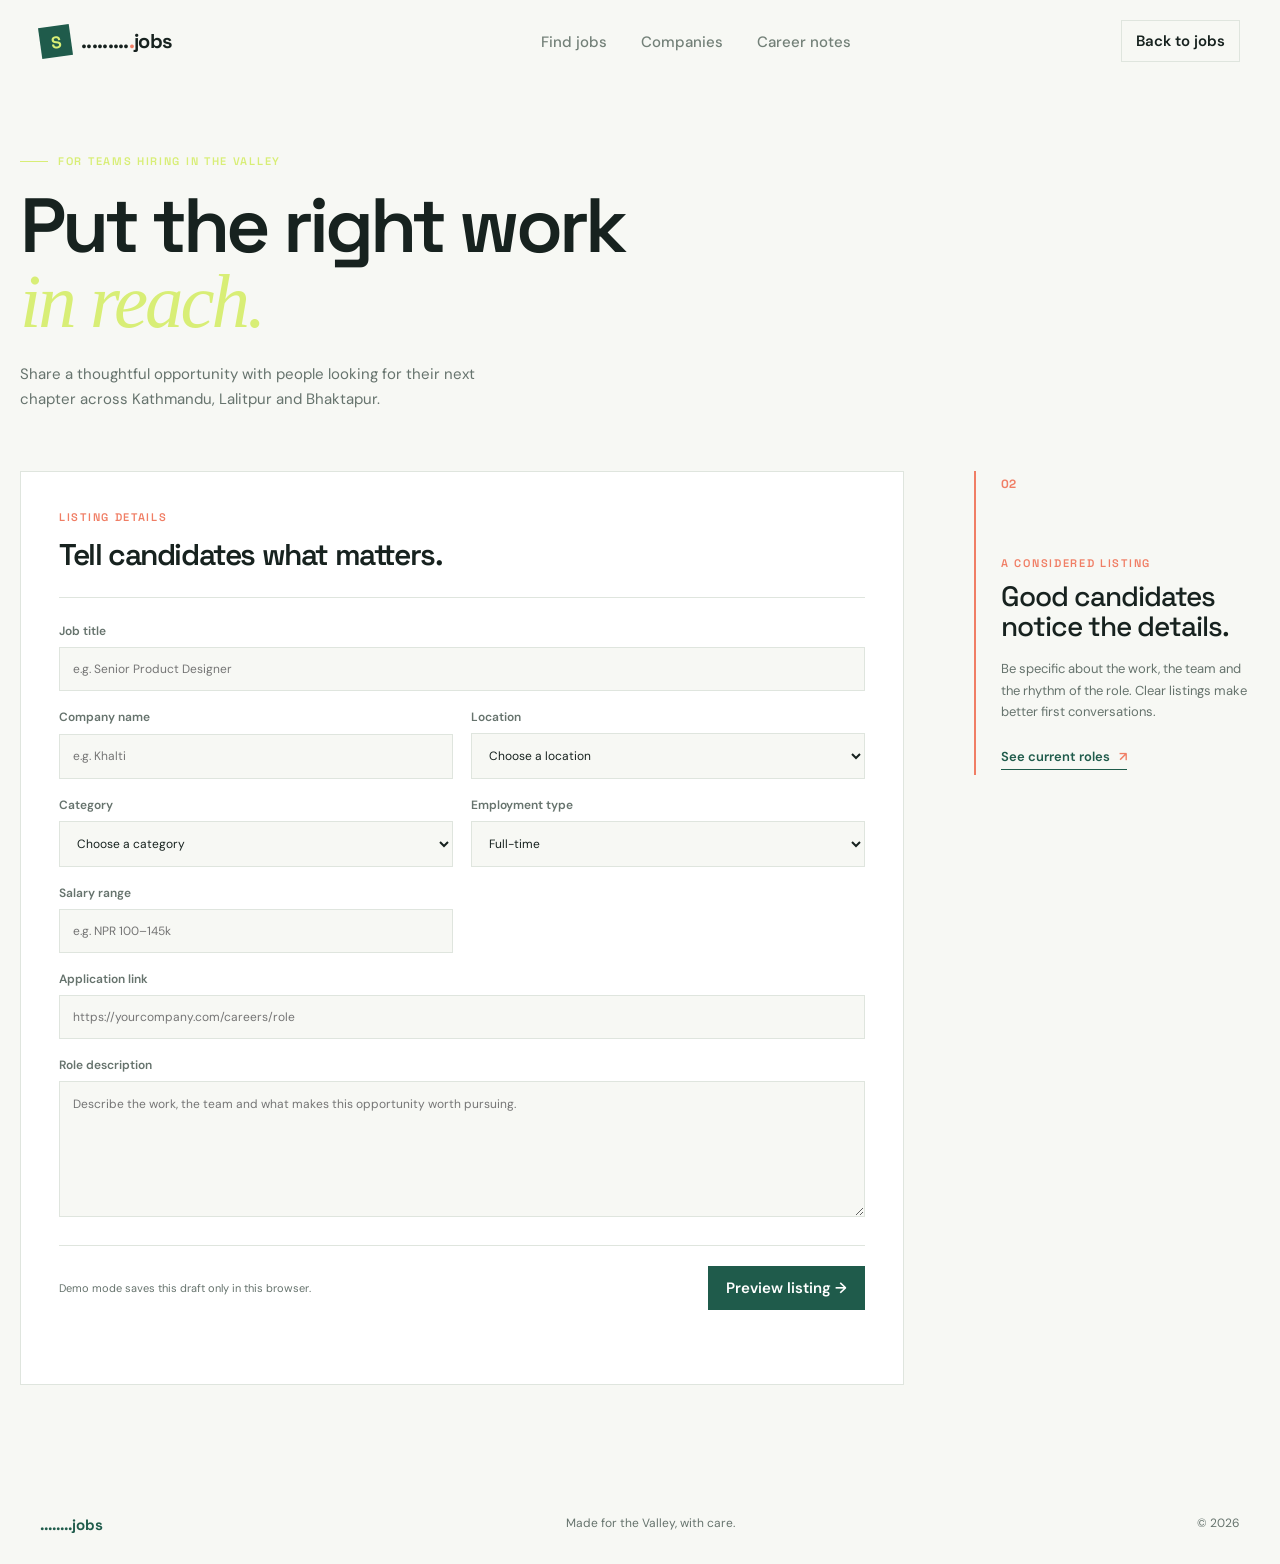
==== post-job.html @ 045bb489 "employer onboarding page update" ====
<!doctype html>
<html lang="en">
<head>
  <meta charset="UTF-8">
  <meta name="viewport" content="width=device-width, initial-scale=1">
  <meta name="description" content="Post an opportunity on the Kathmandu Valley job board.">
  <title>Post a job | Kathmandu careers, clearly found</title>
  <link rel="preconnect" href="https://fonts.googleapis.com">
  <link rel="preconnect" href="https://fonts.gstatic.com" crossorigin>
  <link href="https://fonts.googleapis.com/css2?family=DM+Sans:wght@400;500;600;700&family=Space+Grotesk:wght@500;600;700&display=swap" rel="stylesheet">
  <link rel="stylesheet" href="styles.css">
  <link rel="stylesheet" href="enhancements.css">
  <link rel="stylesheet" href="features.css">
  <link rel="stylesheet" href="post-job.css">
</head>
<body>
  <div class="site-shell">
    <header class="topbar">
      <a class="brand" href="index.html#top" aria-label="Jobs home">
        <span class="brand-mark">S</span>
        <span>.........<span class="brand-dot">.</span>jobs</span>
      </a>
      <nav class="main-nav" aria-label="Primary navigation">
        <a href="index.html#jobs">Find jobs</a>
        <a href="index.html#companies">Companies</a>
        <a href="index.html#resources">Career notes</a>
      </nav>
      <div class="header-actions">
        <a class="account-button" href="index.html#top">Back to jobs</a>
      </div>
    </header>

    <main class="post-page">
      <section class="post-intro" aria-labelledby="post-title">
        <p class="eyebrow"><span class="eyebrow-line"></span> For teams hiring in the Valley</p>
        <h1 id="post-title">Put the right work<br><em>in reach.</em></h1>
        <p>Share a thoughtful opportunity with people looking for their next chapter across Kathmandu, Lalitpur and Bhaktapur.</p>
      </section>

      <section class="post-layout" aria-label="Job posting form">
        <form class="post-form" id="postForm">
          <div class="form-heading">
            <p class="eyebrow muted">Listing details</p>
            <h2>Tell candidates what matters.</h2>
          </div>
          <div class="form-grid">
            <label class="form-field form-field-wide">Job title<input name="title" required placeholder="e.g. Senior Product Designer"></label>
            <label class="form-field">Company name<input name="company" required placeholder="e.g. Khalti"></label>
            <label class="form-field">Location<select name="location" required><option value="">Choose a location</option><option>Kathmandu</option><option>Lalitpur</option><option>Bhaktapur</option><option>Remote</option></select></label>
            <label class="form-field">Category<select name="category" required><option value="">Choose a category</option><option>Technology</option><option>Design</option><option>Marketing</option><option>Operations</option><option>Finance</option><option>Sales</option><option>Healthcare</option><option>Education</option><option>Customer Support</option><option>Human Resources</option><option>Hospitality</option><option>Engineering</option><option>NGO &amp; Development</option></select></label>
            <label class="form-field">Employment type<select name="type" required><option>Full-time</option><option>Part-time</option><option>Contract</option><option>Internship</option></select></label>
            <label class="form-field">Salary range<input name="salaryLabel" required placeholder="e.g. NPR 100–145k"></label>
            <label class="form-field form-field-wide">Application link<input name="sourceUrl" type="url" required placeholder="https://yourcompany.com/careers/role"></label>
            <label class="form-field form-field-wide">Role description<textarea name="description" required rows="6" placeholder="Describe the work, the team and what makes this opportunity worth pursuing."></textarea></label>
          </div>
          <div class="form-submit-row">
            <p class="privacy-note">Demo mode saves this draft only in this browser.</p>
            <button class="apply-button" type="submit">Preview listing <span>→</span></button>
          </div>
          <p class="form-status" id="formStatus" role="status" aria-live="polite"></p>
        </form>

        <aside class="post-note">
          <div class="note-number">02</div>
          <p class="eyebrow muted">A considered listing</p>
          <h2>Good candidates notice the details.</h2>
          <p>Be specific about the work, the team and the rhythm of the role. Clear listings make better first conversations.</p>
          <a class="text-link" href="index.html#jobs">See current roles <span>↗</span></a>
        </aside>
      </section>
    </main>

    <footer><span>........jobs</span><span>Made for the Valley, with care.</span><span>© 2026</span></footer>
  </div>
  <script>
    document.querySelector('#postForm').addEventListener('submit', (event) => {
      event.preventDefault();
      const formData = new FormData(event.currentTarget);
      const listing = Object.fromEntries(formData.entries());
      localStorage.setItem('jobDraft', JSON.stringify({ ...listing, savedAt: new Date().toISOString() }));
      document.querySelector('#formStatus').textContent = 'Listing draft saved. Employer review and publishing will connect to the next release.';
      document.querySelector('#formStatus').classList.add('success');
    });
  </script>
</body>
</html>
---- styles.css ----
:root{--ink:#17221f;--muted:#66736d;--paper:#f7f8f4;--line:#dfe5de;--green:#1f5b4b;--lime:#d8ee76;--coral:#f07e65;--white:#fff;--serif:Georgia,'Times New Roman',serif;--sans:'DM Sans',sans-serif;--display:'Space Grotesk',sans-serif}*{box-sizing:border-box}html{scroll-behavior:smooth}body{margin:0;background:var(--paper);color:var(--ink);font-family:var(--sans);font-size:15px}button,input,select{font:inherit}button,a{color:inherit}button{cursor:pointer}a{text-decoration:none}.site-shell{overflow:hidden}.topbar{height:82px;display:flex;align-items:center;justify-content:space-between;max-width:1320px;margin:auto;padding:0 40px}.brand{display:flex;align-items:center;gap:10px;font:700 20px var(--display);letter-spacing:-.7px}.brand-mark{width:31px;height:31px;display:grid;place-items:center;background:var(--green);color:var(--lime);font:700 17px var(--display);transform:rotate(-8deg)}.brand-dot{color:var(--coral)}.main-nav{display:flex;gap:34px;margin-left:100px;color:#738078;font-weight:500}.main-nav a{padding:29px 0 25px;border-bottom:2px solid transparent}.main-nav a.active,.main-nav a:hover{color:var(--ink);border-color:var(--coral)}.header-actions{display:flex;align-items:center;gap:22px}.saved-link{border:0;background:transparent;color:var(--muted);padding:10px 0}.bookmark-icon{font-size:22px;vertical-align:-2px;margin-right:4px}.saved-count{display:inline-grid;place-items:center;min-width:19px;height:19px;margin-left:4px;background:var(--lime);border-radius:50%;font-size:11px;color:var(--ink)}.post-button{background:var(--green);border:0;color:white;padding:12px 17px}.post-button span{color:var(--lime);margin-left:8px}.hero{position:relative;background:var(--green);min-height:496px;padding:72px max(40px,calc((100% - 1240px)/2));color:white}.hero-copy{position:relative;z-index:1;max-width:660px}.eyebrow{display:flex;align-items:center;gap:10px;color:var(--lime);font:600 11px var(--display);text-transform:uppercase;letter-spacing:1.7px;margin:0 0 20px}.eyebrow-line{height:1px;width:28px;background:var(--lime)}h1,h2,h3,p{margin-top:0}h1{font:600 clamp(48px,6vw,84px)/.98 var(--display);letter-spacing:-4px;margin-bottom:25px}h1 em,h2 em{font-family:var(--serif);font-weight:400;letter-spacing:-3px;color:var(--lime)}.hero-description{max-width:390px;line-height:1.65;color:#d0ddd5}.hero-orbit{position:absolute;right:10%;top:0;width:440px;height:430px;opacity:.9}.orbit-ring{position:absolute;border:1px solid rgba(216,238,118,.23);border-radius:50%;transform:rotate(-20deg)}.ring-one{width:510px;height:180px;top:116px;left:-30px}.ring-two{width:380px;height:380px;top:-20px;left:40px}.peak{position:absolute;bottom:0;border-style:solid;border-width:0 70px 180px;border-color:transparent transparent #2b7560}.peak-one{left:100px;border-width:0 105px 235px;border-bottom-color:#245f51}.peak-two{left:230px;border-width:0 90px 170px;border-bottom-color:#38816a}.peak-three{left:310px;border-width:0 60px 112px;border-bottom-color:#194b40}.orbit-label{position:absolute;right:11px;top:76px;color:var(--lime);font:11px var(--display);letter-spacing:1px;transform:rotate(20deg)}.search-panel{position:absolute;z-index:2;bottom:-32px;left:50%;transform:translateX(-50%);width:min(1060px,calc(100% - 80px));display:flex;align-items:center;background:var(--white);padding:9px;box-shadow:0 18px 35px rgba(16,43,34,.16)}.search-field{display:flex;align-items:center;gap:12px;flex:1;padding:0 20px;color:var(--muted);border-right:1px solid var(--line);height:47px}.search-field input,.search-field select{width:100%;border:0;outline:0;background:transparent;color:var(--ink);appearance:none}.search-field select{background-image:linear-gradient(45deg,transparent 50%,#789 50%),linear-gradient(135deg,#789 50%,transparent 50%);background-position:calc(100% - 14px) 20px,calc(100% - 9px) 20px;background-size:5px 5px;background-repeat:no-repeat;padding-right:20px}.field-icon{color:var(--coral);font-size:25px}.search-button{height:47px;border:0;background:var(--coral);color:white;padding:0 25px;font-weight:600;white-space:nowrap}.search-button span{font-size:20px;margin-left:18px}.content-section{max-width:1240px;margin:0 auto;padding:104px 0 90px}.section-heading{display:flex;align-items:flex-end;justify-content:space-between;border-bottom:1px solid var(--line);padding-bottom:26px}.eyebrow.muted{color:var(--coral);margin-bottom:11px}.section-heading h2{font:600 36px var(--display);letter-spacing:-1.7px;margin:0}.result-meta{color:var(--muted);font-size:13px}.meta-divider{margin:0 10px;color:var(--line)}.toolbar{display:flex;justify-content:space-between;align-items:center;padding:24px 0}.filter-pills{display:flex;gap:8px;flex-wrap:wrap}.filter-pill{border:1px solid var(--line);background:transparent;color:var(--muted);padding:9px 14px;font-size:13px}.filter-pill.active,.filter-pill:hover{background:var(--green);color:white;border-color:var(--green)}.sort-control{display:flex;gap:10px;align-items:center;color:var(--muted);font-size:13px}.sort-control select{border:0;background:transparent;color:var(--ink);font-weight:600;outline:0}.jobs-layout{display:grid;grid-template-columns:minmax(0,1fr) 286px;gap:70px}.jobs-list{display:grid;gap:10px}.job-card{display:grid;grid-template-columns:48px 1fr auto;gap:17px;align-items:start;border:1px solid var(--line);padding:22px;background:white;transition:transform .2s,box-shadow .2s}.job-card:hover{transform:translateY(-2px);box-shadow:0 9px 20px rgba(23,34,31,.08)}.company-logo{width:48px;height:48px;display:grid;place-items:center;background:#edf2e9;color:var(--green);font:700 18px var(--display)}.job-card:nth-child(3n) .company-logo{background:#fff0e9;color:var(--coral)}.job-card:nth-child(3n+2) .company-logo{background:#e8f0ef}.job-title{font:600 18px var(--display);letter-spacing:-.4px;margin:0 0 5px}.job-company{color:var(--muted);font-size:13px}.job-tags{display:flex;gap:8px;margin-top:15px;flex-wrap:wrap}.job-tag{color:var(--muted);font-size:11px;background:var(--paper);padding:5px 8px}.job-time{text-align:right;color:var(--muted);font-size:12px;white-space:nowrap}.job-save{border:0;background:transparent;font-size:24px;color:#9aa69f;line-height:1;margin-top:12px}.job-save.saved{color:var(--coral)}.side-note{border-left:2px solid var(--coral);padding:5px 0 5px 25px;align-self:start}.note-number{font:700 12px var(--display);color:var(--coral);margin-bottom:64px}.side-note h3{font:500 28px/1.1 var(--display);letter-spacing:-1px;margin-bottom:16px}.side-note p:not(.eyebrow){color:var(--muted);line-height:1.65;font-size:13px}.text-link{display:inline-block;margin-top:13px;color:var(--green);font-weight:600;font-size:13px;border-bottom:1px solid var(--green);padding-bottom:4px}.text-link span{color:var(--coral);margin-left:6px}.companies-band{background:#e8eee5;display:grid;grid-template-columns:1fr 1fr;gap:100px;padding:80px max(40px,calc((100% - 1240px)/2))}.companies-band h2{font:600 42px/.98 var(--display);letter-spacing:-2px}.companies-band h2 em{color:var(--green)}.company-grid{display:grid;grid-template-columns:1fr 1fr;align-content:center;gap:26px}.company-name{font:600 16px var(--display);border-bottom:1px solid #cad6cb;padding-bottom:14px}.company-name span{float:right;color:var(--coral)}footer{display:flex;justify-content:space-between;padding:30px max(40px,calc((100% - 1240px)/2));color:var(--muted);font-size:12px}footer span:first-child{color:var(--green);font:700 15px var(--display)}.modal-backdrop{position:fixed;inset:0;z-index:5;background:rgba(12,35,29,.48);display:grid;place-items:center;padding:20px}.modal-backdrop[hidden]{display:none}.job-modal{position:relative;background:var(--white);width:min(620px,100%);padding:40px;box-shadow:0 24px 60px rgba(0,0,0,.2)}.modal-close{position:absolute;right:17px;top:10px;background:transparent;border:0;font-size:28px;color:var(--muted)}.modal-kicker{color:var(--coral);font:600 11px var(--display);text-transform:uppercase;letter-spacing:1px}.job-modal h2{font:600 34px var(--display);letter-spacing:-1.5px;margin:12px 0 7px}.modal-company{color:var(--muted);margin-bottom:28px}.modal-copy{line-height:1.7;color:var(--muted)}.modal-footer{display:flex;justify-content:space-between;align-items:center;border-top:1px solid var(--line);margin-top:30px;padding-top:20px}.apply-button{background:var(--green);color:white;border:0;padding:12px 18px;font-weight:600}.empty-state{padding:50px 20px;text-align:center;border:1px dashed var(--line);color:var(--muted)}.visually-hidden{position:absolute;width:1px;height:1px;padding:0;margin:-1px;overflow:hidden;clip:rect(0,0,0,0);white-space:nowrap;border:0}@media(max-width:800px){.topbar{height:70px;padding:0 20px}.main-nav{display:none}.header-actions{gap:12px}.saved-link{font-size:0}.saved-link .bookmark-icon{font-size:23px}.post-button{padding:10px 12px;font-size:12px}.hero{padding:56px 20px 120px;min-height:560px}.hero-orbit{right:-145px;top:210px;opacity:.7;transform:scale(.72)}h1{font-size:53px;letter-spacing:-2.6px}.search-panel{bottom:24px;width:calc(100% - 40px);display:grid;grid-template-columns:1fr 1fr}.search-field{padding:0 10px}.search-keyword{grid-column:1/-1;border-right:0;border-bottom:1px solid var(--line)}.search-button{grid-column:1/-1;margin-top:8px}.content-section{padding:65px 20px}.section-heading{display:block}.result-meta{margin-top:14px}.toolbar{display:block;padding:20px 0}.sort-control{margin-top:15px}.jobs-layout{display:block}.side-note{display:none}.job-card{grid-template-columns:40px 1fr auto;padding:16px 13px;gap:12px}.company-logo{width:40px;height:40px}.job-title{font-size:15px}.job-time{font-size:11px}.job-save{font-size:21px}.companies-band{display:block;padding:55px 20px}.company-grid{margin-top:35px;gap:20px}.company-name{font-size:13px}footer{padding:24px 20px;gap:10px;flex-wrap:wrap}footer span:nth-child(2){order:3;width:100%}.job-modal{padding:30px 23px}.job-modal h2{font-size:28px}}
---- enhancements.css ----
.refresh-button{border:0;background:transparent;color:var(--coral);font-size:19px;line-height:1;padding:0 3px;vertical-align:-2px}.refresh-button:hover{transform:rotate(20deg)}.refresh-button:disabled{opacity:.45;cursor:wait}.apply-button{display:inline-block;text-decoration:none}
---- features.css ----
.utility-button,.account-button{border:0;background:transparent;color:var(--muted);padding:10px 0;white-space:nowrap}.utility-button span{color:var(--coral);font-size:18px;margin-right:4px}.account-button{border:1px solid var(--line);padding:10px 14px;color:var(--ink);font-weight:600}.toolbar-actions{display:flex;align-items:center;gap:20px}.match-button{border:1px solid var(--coral);background:#fff7f3;color:#b75340;padding:9px 13px;font-size:13px;font-weight:600}.match-button.active{background:var(--coral);color:#fff}.match-score{display:inline-block;background:var(--lime);color:var(--green);padding:4px 7px;font-size:10px;font-weight:700;margin-bottom:7px}.feature-modal{max-height:90vh;overflow:auto}.feature-kicker{color:var(--coral);font:600 11px var(--display);letter-spacing:1.4px;text-transform:uppercase}.feature-lead{color:var(--muted);line-height:1.6}.feature-form{display:grid;gap:15px;margin-top:24px}.feature-form label{display:grid;gap:7px;color:var(--muted);font-size:12px;font-weight:600}.feature-form input,.feature-form select{border:1px solid var(--line);background:var(--paper);padding:12px;color:var(--ink);outline-color:var(--coral)}.feature-form .apply-button{justify-self:start;cursor:pointer}.privacy-note{color:var(--muted);font-size:11px;margin:18px 0 0}.privacy-note.success{color:var(--green);font-weight:600}@media(max-width:800px){.utility-button{font-size:0}.utility-button span{font-size:21px}.account-button{font-size:12px;padding:9px}.toolbar-actions{justify-content:space-between;margin-top:15px}.toolbar-actions .sort-control{margin-top:0}.header-actions{gap:9px}.feature-modal{padding:30px 20px}}
---- post-job.css ----
.post-page{max-width:1240px;margin:0 auto;padding:72px 0 100px}.post-intro{max-width:700px;margin-bottom:58px}.post-intro h1{margin-bottom:22px}.post-intro>p:last-child{max-width:470px;color:var(--muted);line-height:1.7}.post-layout{display:grid;grid-template-columns:minmax(0,1fr) 286px;gap:70px;align-items:start}.post-form{background:var(--white);border:1px solid var(--line);padding:38px}.form-heading{border-bottom:1px solid var(--line);padding-bottom:23px;margin-bottom:25px}.form-heading h2{font:600 30px var(--display);letter-spacing:-1.4px;margin:0}.form-grid{display:grid;grid-template-columns:1fr 1fr;gap:18px}.form-field{display:grid;gap:8px;color:var(--muted);font-size:12px;font-weight:600}.form-field-wide{grid-column:1/-1}.form-field input,.form-field select,.form-field textarea{width:100%;border:1px solid var(--line);background:var(--paper);color:var(--ink);padding:13px;outline-color:var(--coral);font:inherit;font-weight:400}.form-field textarea{resize:vertical;line-height:1.5}.form-submit-row{display:flex;justify-content:space-between;align-items:center;gap:20px;border-top:1px solid var(--line);margin-top:28px;padding-top:20px}.form-submit-row .privacy-note{margin:0}.form-submit-row .apply-button{cursor:pointer;white-space:nowrap}.form-status{min-height:20px;margin:16px 0 0;color:var(--green);font-size:12px;font-weight:600}.post-note{border-left:2px solid var(--coral);padding:5px 0 5px 25px}.post-note .note-number{margin-bottom:64px}.post-note h2{font:500 28px/1.1 var(--display);letter-spacing:-1px;margin-bottom:16px}.post-note>p:not(.eyebrow){color:var(--muted);line-height:1.65;font-size:13px}.post-note .text-link{margin-top:13px}@media(max-width:800px){.post-page{padding:55px 20px 70px}.post-intro{margin-bottom:38px}.post-layout{display:block}.post-form{padding:24px 18px}.form-grid{grid-template-columns:1fr}.form-field-wide{grid-column:auto}.form-submit-row{display:block}.form-submit-row .apply-button{margin-top:14px}.post-note{display:none}}
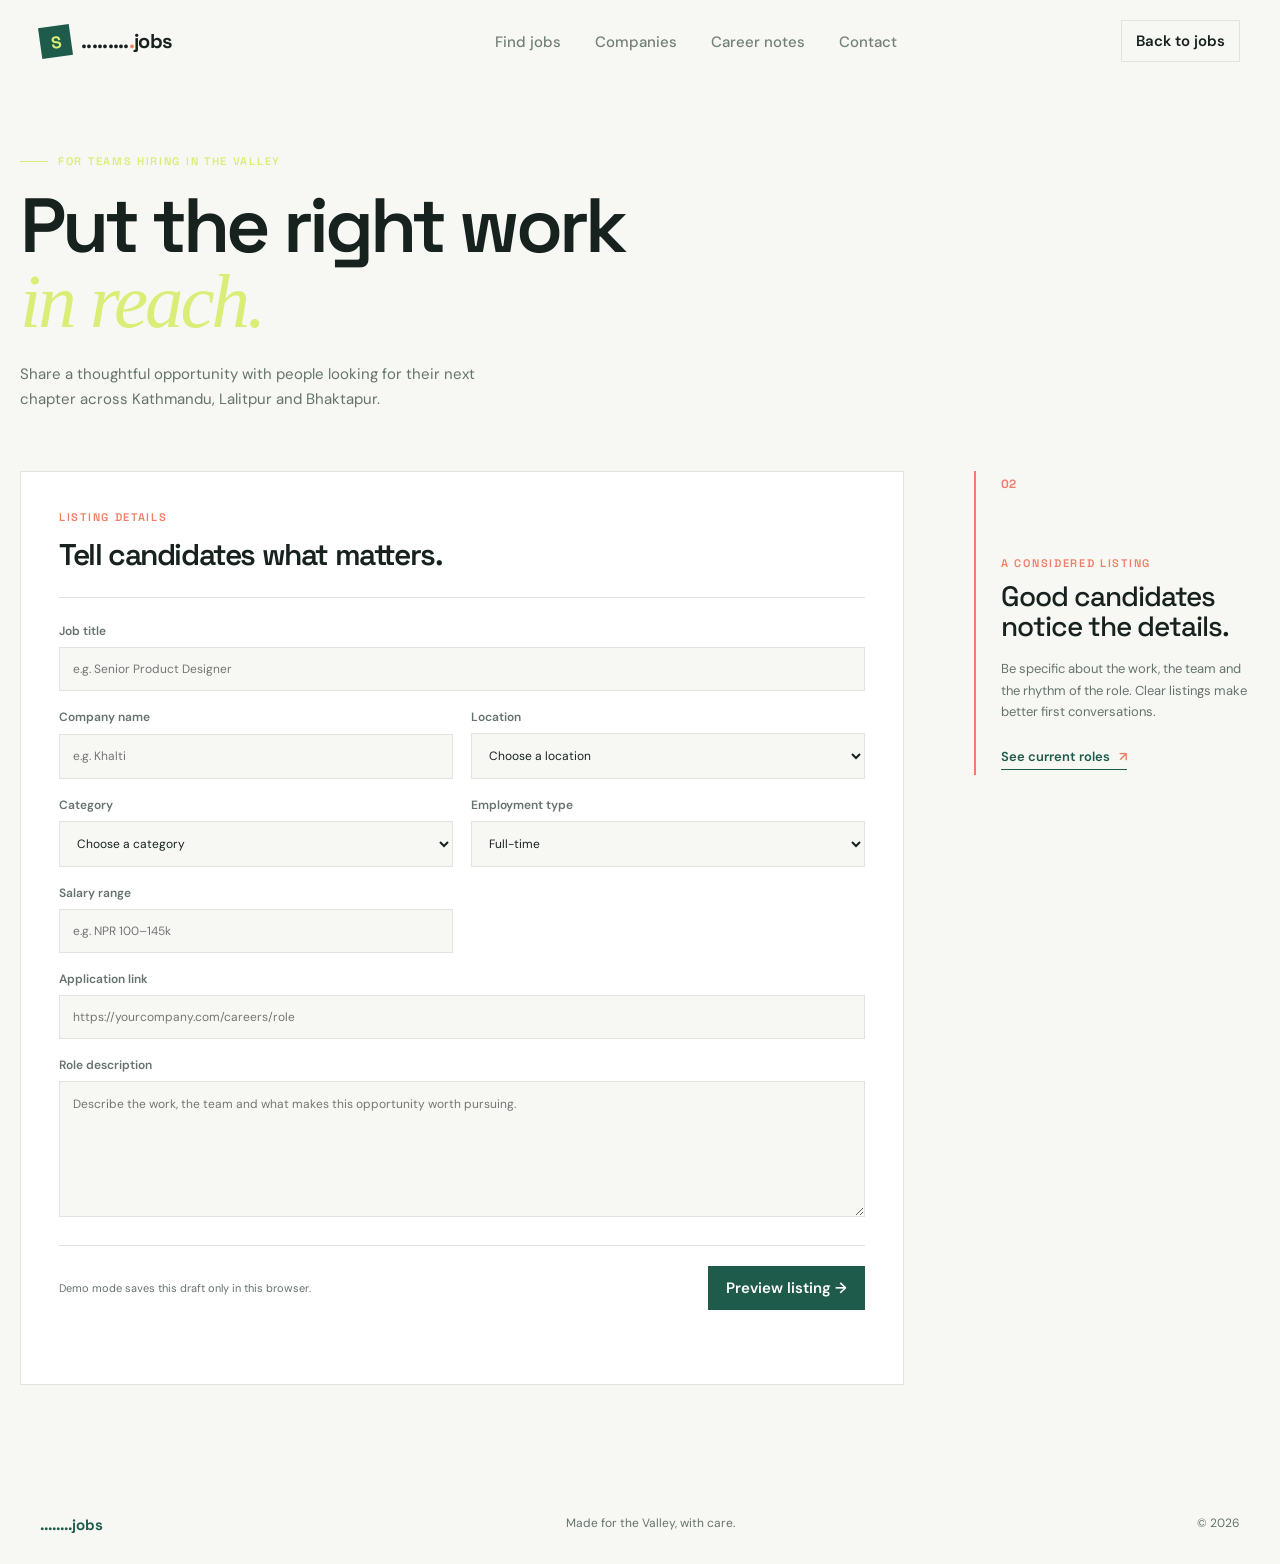
==== commit dea9a892: "edit places and quotes" ====
--- a/post-job.html
+++ b/post-job.html
@@ -24,6 +24,7 @@
         <a href="index.html#jobs">Find jobs</a>
         <a href="index.html#companies">Companies</a>
         <a href="index.html#resources">Career notes</a>
+        <a href="contact.html">Contact</a>
       </nav>
       <div class="header-actions">
         <a class="account-button" href="index.html#top">Back to jobs</a>
@@ -46,7 +47,7 @@
           <div class="form-grid">
             <label class="form-field form-field-wide">Job title<input name="title" required placeholder="e.g. Senior Product Designer"></label>
             <label class="form-field">Company name<input name="company" required placeholder="e.g. Khalti"></label>
-            <label class="form-field">Location<select name="location" required><option value="">Choose a location</option><option>Kathmandu</option><option>Lalitpur</option><option>Bhaktapur</option><option>Remote</option></select></label>
+            <label class="form-field">Location<select name="location" required><option value="">Choose a location</option><option>Kathmandu</option><option>Lalitpur</option><option>Bhaktapur</option><option>Pokhara</option><option>Biratnagar</option><option>Bharatpur</option><option>Butwal</option><option>Dharan</option><option>Nepalgunj</option><option>Hetauda</option><option>Janakpur</option><option>Dhangadhi</option><option>Remote</option></select></label>
             <label class="form-field">Category<select name="category" required><option value="">Choose a category</option><option>Technology</option><option>Design</option><option>Marketing</option><option>Operations</option><option>Finance</option><option>Sales</option><option>Healthcare</option><option>Education</option><option>Customer Support</option><option>Human Resources</option><option>Hospitality</option><option>Engineering</option><option>NGO &amp; Development</option></select></label>
             <label class="form-field">Employment type<select name="type" required><option>Full-time</option><option>Part-time</option><option>Contract</option><option>Internship</option></select></label>
             <label class="form-field">Salary range<input name="salaryLabel" required placeholder="e.g. NPR 100–145k"></label>
--- a/enhancements.css
+++ b/enhancements.css
@@ -1 +1,2 @@
 .refresh-button{border:0;background:transparent;color:var(--coral);font-size:19px;line-height:1;padding:0 3px;vertical-align:-2px}.refresh-button:hover{transform:rotate(20deg)}.refresh-button:disabled{opacity:.45;cursor:wait}.apply-button{display:inline-block;text-decoration:none}
+.category-filter{display:inline-flex;align-items:center;gap:3px}.category-filter>a{color:var(--coral);font-size:13px}.filter-pill small{font-size:10px;color:var(--muted)}
